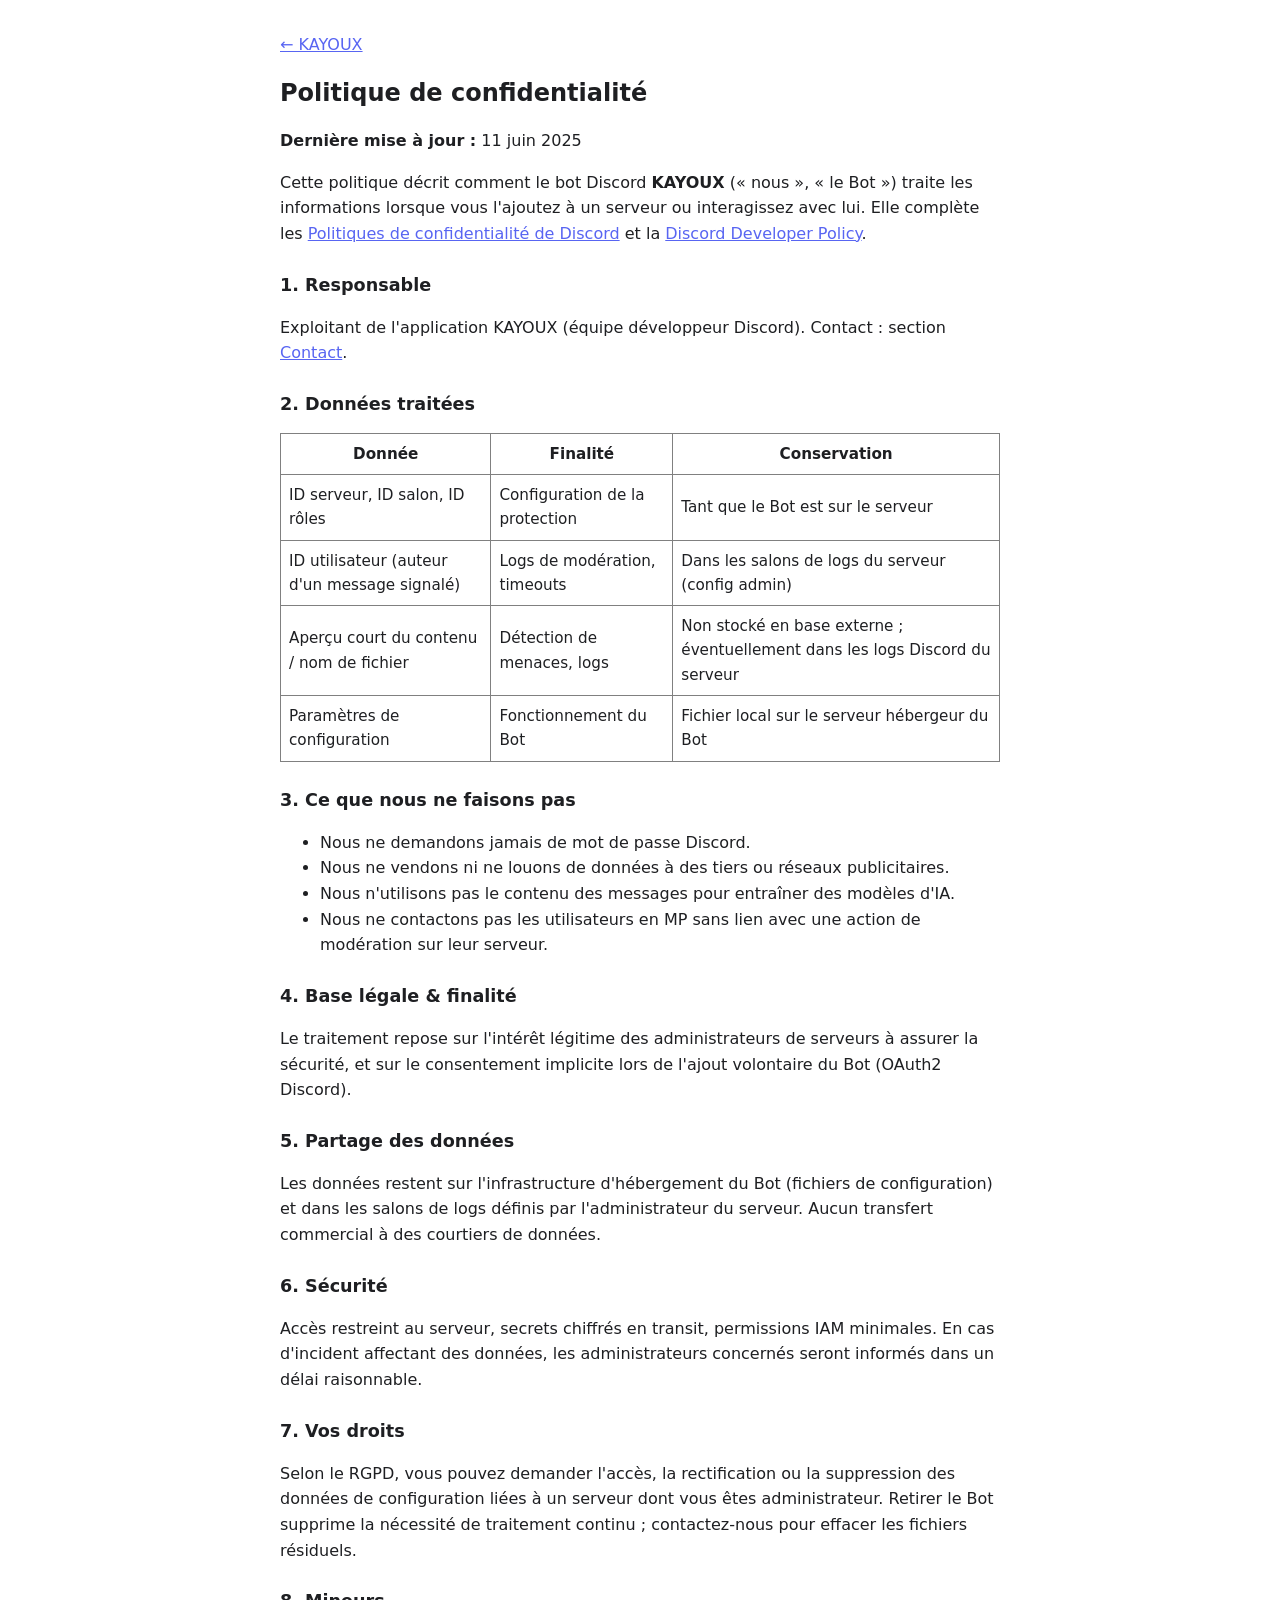
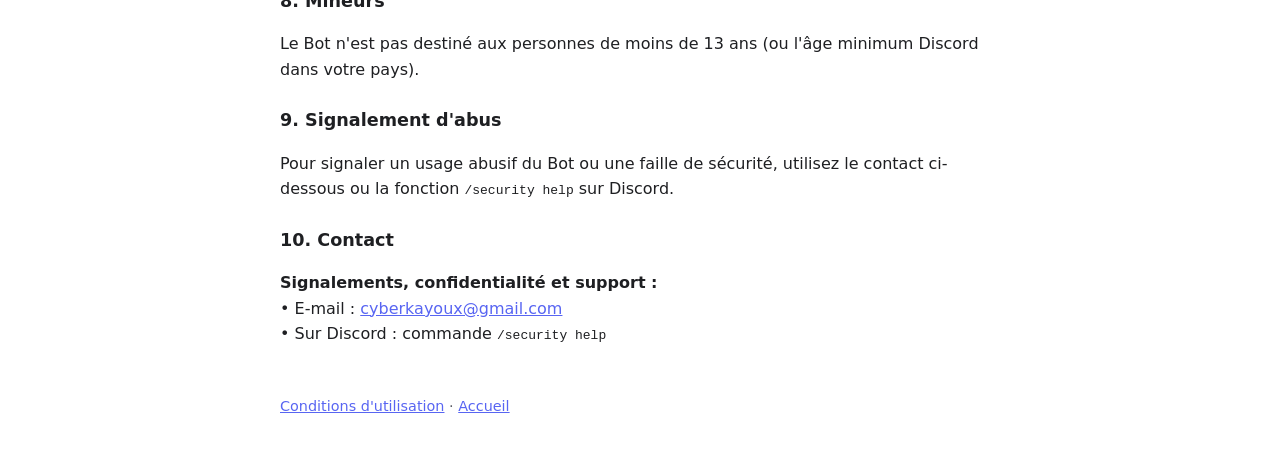
==== privacy.html @ e249575a "Pages legales KAYOUX (CGU + confidentialite)" ====
<!DOCTYPE html>
<html lang="fr">
<head>
  <meta charset="utf-8">
  <meta name="viewport" content="width=device-width, initial-scale=1">
  <title>Politique de confidentialité — KAYOUX</title>
  <style>
    body { font-family: system-ui, sans-serif; max-width: 720px; margin: 2rem auto; padding: 0 1rem; line-height: 1.6; color: #1e1f22; }
    a { color: #5865f2; }
    h1 { font-size: 1.5rem; }
    h2 { font-size: 1.1rem; margin-top: 1.5rem; }
    footer { margin-top: 3rem; font-size: 0.9rem; color: #5c5e66; }
  </style>
</head>
<body>
  <p><a href="index.html">← KAYOUX</a></p>
  <h1>Politique de confidentialité</h1>
  <p><strong>Dernière mise à jour :</strong> 11 juin 2025</p>

  <p>Cette politique décrit comment le bot Discord <strong>KAYOUX</strong> (« nous », « le Bot ») traite les informations lorsque vous l'ajoutez à un serveur ou interagissez avec lui. Elle complète les <a href="https://discord.com/privacy" target="_blank" rel="noopener">Politiques de confidentialité de Discord</a> et la <a href="https://support-dev.discord.com/hc/articles/8563934450327" target="_blank" rel="noopener">Discord Developer Policy</a>.</p>

  <h2>1. Responsable</h2>
  <p>Exploitant de l'application KAYOUX (équipe développeur Discord). Contact : section <a href="#contact">Contact</a>.</p>

  <h2>2. Données traitées</h2>
  <table border="1" cellpadding="8" cellspacing="0" style="border-collapse:collapse;width:100%;font-size:0.95rem;">
    <tr><th>Donnée</th><th>Finalité</th><th>Conservation</th></tr>
    <tr><td>ID serveur, ID salon, ID rôles</td><td>Configuration de la protection</td><td>Tant que le Bot est sur le serveur</td></tr>
    <tr><td>ID utilisateur (auteur d'un message signalé)</td><td>Logs de modération, timeouts</td><td>Dans les salons de logs du serveur (config admin)</td></tr>
    <tr><td>Aperçu court du contenu / nom de fichier</td><td>Détection de menaces, logs</td><td>Non stocké en base externe ; éventuellement dans les logs Discord du serveur</td></tr>
    <tr><td>Paramètres de configuration</td><td>Fonctionnement du Bot</td><td>Fichier local sur le serveur hébergeur du Bot</td></tr>
  </table>

  <h2>3. Ce que nous ne faisons pas</h2>
  <ul>
    <li>Nous ne demandons jamais de mot de passe Discord.</li>
    <li>Nous ne vendons ni ne louons de données à des tiers ou réseaux publicitaires.</li>
    <li>Nous n'utilisons pas le contenu des messages pour entraîner des modèles d'IA.</li>
    <li>Nous ne contactons pas les utilisateurs en MP sans lien avec une action de modération sur leur serveur.</li>
  </ul>

  <h2>4. Base légale & finalité</h2>
  <p>Le traitement repose sur l'intérêt légitime des administrateurs de serveurs à assurer la sécurité, et sur le consentement implicite lors de l'ajout volontaire du Bot (OAuth2 Discord).</p>

  <h2>5. Partage des données</h2>
  <p>Les données restent sur l'infrastructure d'hébergement du Bot (fichiers de configuration) et dans les salons de logs définis par l'administrateur du serveur. Aucun transfert commercial à des courtiers de données.</p>

  <h2>6. Sécurité</h2>
  <p>Accès restreint au serveur, secrets chiffrés en transit, permissions IAM minimales. En cas d'incident affectant des données, les administrateurs concernés seront informés dans un délai raisonnable.</p>

  <h2>7. Vos droits</h2>
  <p>Selon le RGPD, vous pouvez demander l'accès, la rectification ou la suppression des données de configuration liées à un serveur dont vous êtes administrateur. Retirer le Bot supprime la nécessité de traitement continu ; contactez-nous pour effacer les fichiers résiduels.</p>

  <h2>8. Mineurs</h2>
  <p>Le Bot n'est pas destiné aux personnes de moins de 13 ans (ou l'âge minimum Discord dans votre pays).</p>

  <h2>9. Signalement d'abus</h2>
  <p>Pour signaler un usage abusif du Bot ou une faille de sécurité, utilisez le contact ci-dessous ou la fonction <code>/security help</code> sur Discord.</p>

  <h2 id="contact">10. Contact</h2>
  <p>
    <strong>Signalements, confidentialité et support :</strong><br>
    • E-mail : <a href="mailto:cyberkayoux@gmail.com">cyberkayoux@gmail.com</a><br>
    • Sur Discord : commande <code>/security help</code>
  </p>

  <footer>
    <p><a href="terms.html">Conditions d'utilisation</a> · <a href="index.html">Accueil</a></p>
  </footer>
</body>
</html>
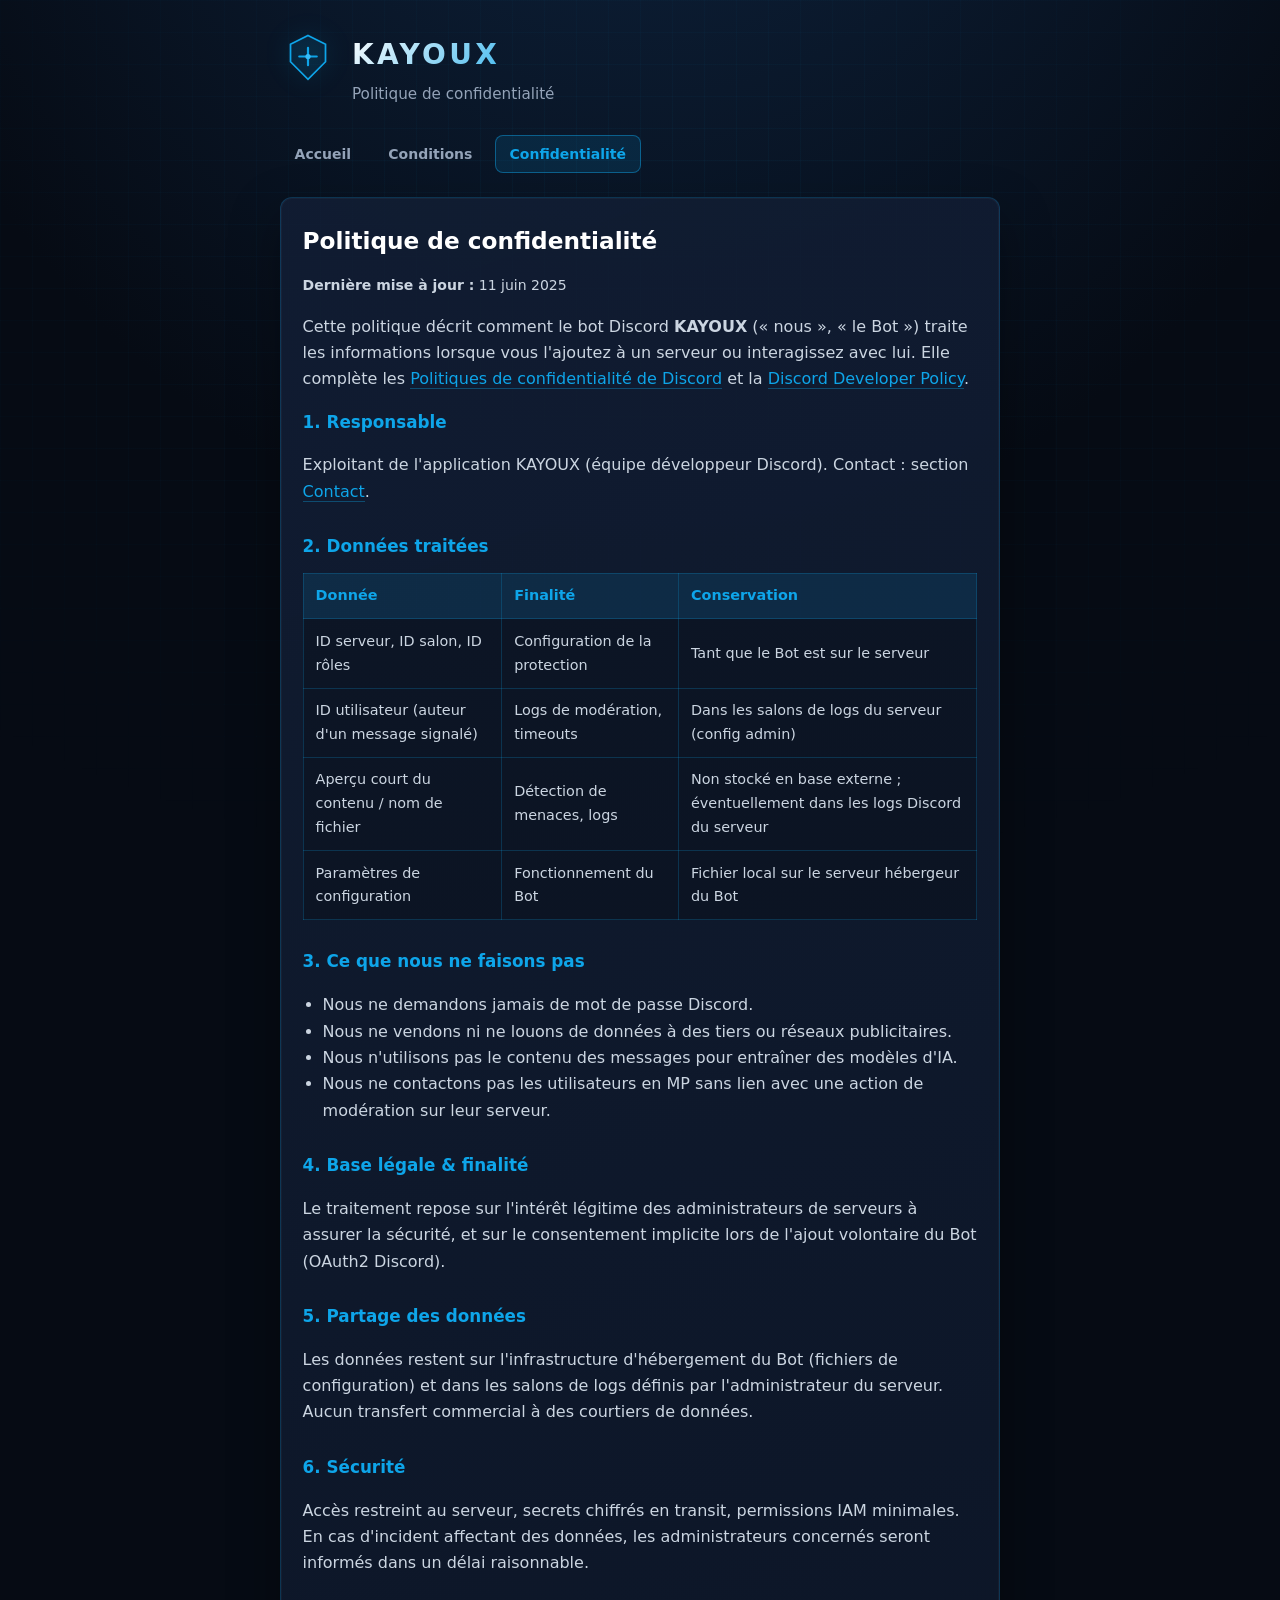
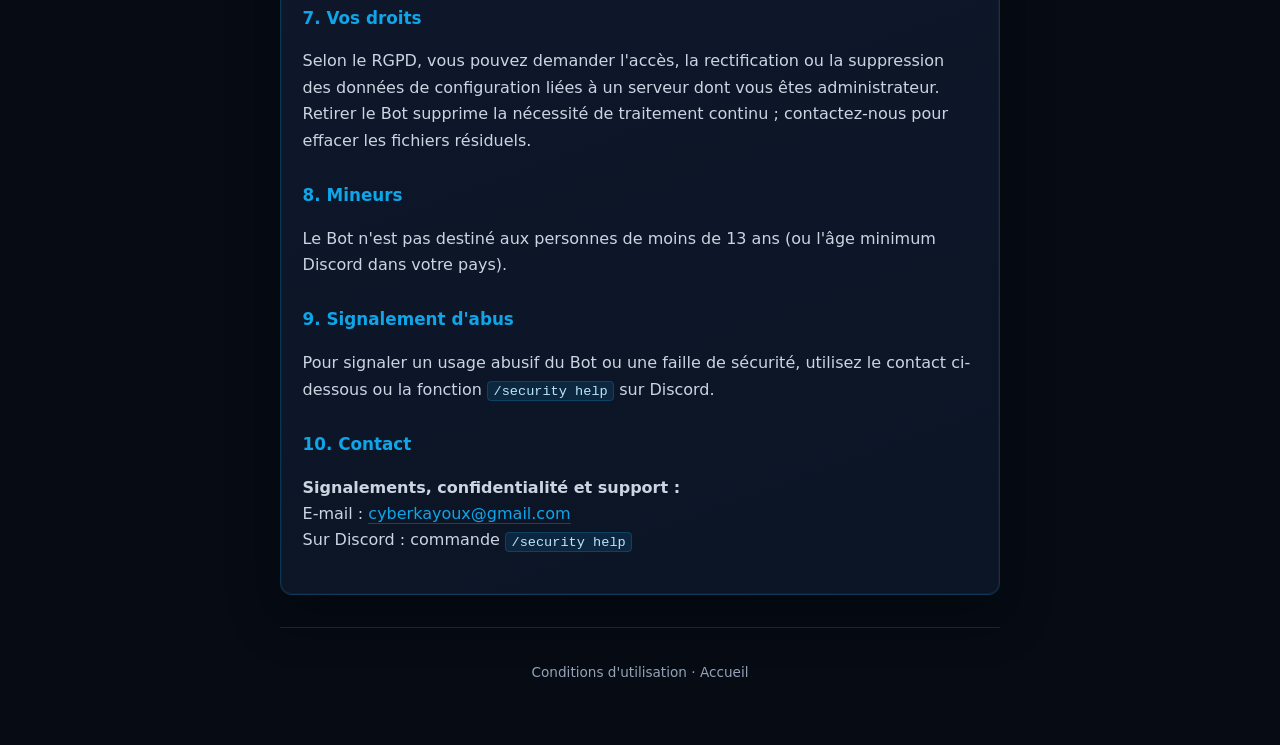
==== commit db1cb37f: "Update from https://github.com/dkSlipnoK/KAYOUX/commit/553b8bf3b2a9f0dd93f277961a57858d2ed88a15" ====
--- a/privacy.html
+++ b/privacy.html
@@ -3,69 +3,90 @@
 <head>
   <meta charset="utf-8">
   <meta name="viewport" content="width=device-width, initial-scale=1">
+  <meta name="theme-color" content="#060b14">
   <title>Politique de confidentialité — KAYOUX</title>
-  <style>
-    body { font-family: system-ui, sans-serif; max-width: 720px; margin: 2rem auto; padding: 0 1rem; line-height: 1.6; color: #1e1f22; }
-    a { color: #5865f2; }
-    h1 { font-size: 1.5rem; }
-    h2 { font-size: 1.1rem; margin-top: 1.5rem; }
-    footer { margin-top: 3rem; font-size: 0.9rem; color: #5c5e66; }
-  </style>
+  <link rel="stylesheet" href="styles.css">
 </head>
 <body>
-  <p><a href="index.html">← KAYOUX</a></p>
-  <h1>Politique de confidentialité</h1>
-  <p><strong>Dernière mise à jour :</strong> 11 juin 2025</p>
+  <div class="bg-grid" aria-hidden="true"></div>
+  <div class="page">
+    <header class="site-header">
+      <svg class="logo-mark" viewBox="0 0 64 64" fill="none" xmlns="http://www.w3.org/2000/svg" aria-hidden="true">
+        <path d="M32 4L52 14v20L32 54 12 34V14L32 4z" stroke="#0ea5e9" stroke-width="2" fill="rgba(14,165,233,0.08)"/>
+        <path d="M32 18v20M22 28h20" stroke="#0ea5e9" stroke-width="2.5" stroke-linecap="round"/>
+        <circle cx="32" cy="28" r="3" fill="#38bdf8"/>
+      </svg>
+      <div>
+        <h1 class="brand-title">KAYOUX</h1>
+        <p class="brand-tagline">Politique de confidentialité</p>
+      </div>
+    </header>
 
-  <p>Cette politique décrit comment le bot Discord <strong>KAYOUX</strong> (« nous », « le Bot ») traite les informations lorsque vous l'ajoutez à un serveur ou interagissez avec lui. Elle complète les <a href="https://discord.com/privacy" target="_blank" rel="noopener">Politiques de confidentialité de Discord</a> et la <a href="https://support-dev.discord.com/hc/articles/8563934450327" target="_blank" rel="noopener">Discord Developer Policy</a>.</p>
+    <nav class="site-nav" aria-label="Navigation">
+      <a href="index.html">Accueil</a>
+      <a href="terms.html">Conditions</a>
+      <a href="privacy.html" class="active">Confidentialité</a>
+    </nav>
 
-  <h2>1. Responsable</h2>
-  <p>Exploitant de l'application KAYOUX (équipe développeur Discord). Contact : section <a href="#contact">Contact</a>.</p>
+    <main class="panel">
+      <h1>Politique de confidentialité</h1>
+      <p class="meta"><strong>Dernière mise à jour :</strong> 11 juin 2025</p>
 
-  <h2>2. Données traitées</h2>
-  <table border="1" cellpadding="8" cellspacing="0" style="border-collapse:collapse;width:100%;font-size:0.95rem;">
-    <tr><th>Donnée</th><th>Finalité</th><th>Conservation</th></tr>
-    <tr><td>ID serveur, ID salon, ID rôles</td><td>Configuration de la protection</td><td>Tant que le Bot est sur le serveur</td></tr>
-    <tr><td>ID utilisateur (auteur d'un message signalé)</td><td>Logs de modération, timeouts</td><td>Dans les salons de logs du serveur (config admin)</td></tr>
-    <tr><td>Aperçu court du contenu / nom de fichier</td><td>Détection de menaces, logs</td><td>Non stocké en base externe ; éventuellement dans les logs Discord du serveur</td></tr>
-    <tr><td>Paramètres de configuration</td><td>Fonctionnement du Bot</td><td>Fichier local sur le serveur hébergeur du Bot</td></tr>
-  </table>
+      <p>Cette politique décrit comment le bot Discord <strong>KAYOUX</strong> (« nous », « le Bot ») traite les informations lorsque vous l'ajoutez à un serveur ou interagissez avec lui. Elle complète les <a href="https://discord.com/privacy" target="_blank" rel="noopener">Politiques de confidentialité de Discord</a> et la <a href="https://support-dev.discord.com/hc/articles/8563934450327" target="_blank" rel="noopener">Discord Developer Policy</a>.</p>
 
-  <h2>3. Ce que nous ne faisons pas</h2>
-  <ul>
-    <li>Nous ne demandons jamais de mot de passe Discord.</li>
-    <li>Nous ne vendons ni ne louons de données à des tiers ou réseaux publicitaires.</li>
-    <li>Nous n'utilisons pas le contenu des messages pour entraîner des modèles d'IA.</li>
-    <li>Nous ne contactons pas les utilisateurs en MP sans lien avec une action de modération sur leur serveur.</li>
-  </ul>
+      <h2>1. Responsable</h2>
+      <p>Exploitant de l'application KAYOUX (équipe développeur Discord). Contact : section <a href="#contact">Contact</a>.</p>
 
-  <h2>4. Base légale & finalité</h2>
-  <p>Le traitement repose sur l'intérêt légitime des administrateurs de serveurs à assurer la sécurité, et sur le consentement implicite lors de l'ajout volontaire du Bot (OAuth2 Discord).</p>
+      <h2>2. Données traitées</h2>
+      <table class="data-table">
+        <thead>
+          <tr><th>Donnée</th><th>Finalité</th><th>Conservation</th></tr>
+        </thead>
+        <tbody>
+          <tr><td>ID serveur, ID salon, ID rôles</td><td>Configuration de la protection</td><td>Tant que le Bot est sur le serveur</td></tr>
+          <tr><td>ID utilisateur (auteur d'un message signalé)</td><td>Logs de modération, timeouts</td><td>Dans les salons de logs du serveur (config admin)</td></tr>
+          <tr><td>Aperçu court du contenu / nom de fichier</td><td>Détection de menaces, logs</td><td>Non stocké en base externe ; éventuellement dans les logs Discord du serveur</td></tr>
+          <tr><td>Paramètres de configuration</td><td>Fonctionnement du Bot</td><td>Fichier local sur le serveur hébergeur du Bot</td></tr>
+        </tbody>
+      </table>
 
-  <h2>5. Partage des données</h2>
-  <p>Les données restent sur l'infrastructure d'hébergement du Bot (fichiers de configuration) et dans les salons de logs définis par l'administrateur du serveur. Aucun transfert commercial à des courtiers de données.</p>
+      <h2>3. Ce que nous ne faisons pas</h2>
+      <ul>
+        <li>Nous ne demandons jamais de mot de passe Discord.</li>
+        <li>Nous ne vendons ni ne louons de données à des tiers ou réseaux publicitaires.</li>
+        <li>Nous n'utilisons pas le contenu des messages pour entraîner des modèles d'IA.</li>
+        <li>Nous ne contactons pas les utilisateurs en MP sans lien avec une action de modération sur leur serveur.</li>
+      </ul>
 
-  <h2>6. Sécurité</h2>
-  <p>Accès restreint au serveur, secrets chiffrés en transit, permissions IAM minimales. En cas d'incident affectant des données, les administrateurs concernés seront informés dans un délai raisonnable.</p>
+      <h2>4. Base légale & finalité</h2>
+      <p>Le traitement repose sur l'intérêt légitime des administrateurs de serveurs à assurer la sécurité, et sur le consentement implicite lors de l'ajout volontaire du Bot (OAuth2 Discord).</p>
 
-  <h2>7. Vos droits</h2>
-  <p>Selon le RGPD, vous pouvez demander l'accès, la rectification ou la suppression des données de configuration liées à un serveur dont vous êtes administrateur. Retirer le Bot supprime la nécessité de traitement continu ; contactez-nous pour effacer les fichiers résiduels.</p>
+      <h2>5. Partage des données</h2>
+      <p>Les données restent sur l'infrastructure d'hébergement du Bot (fichiers de configuration) et dans les salons de logs définis par l'administrateur du serveur. Aucun transfert commercial à des courtiers de données.</p>
 
-  <h2>8. Mineurs</h2>
-  <p>Le Bot n'est pas destiné aux personnes de moins de 13 ans (ou l'âge minimum Discord dans votre pays).</p>
+      <h2>6. Sécurité</h2>
+      <p>Accès restreint au serveur, secrets chiffrés en transit, permissions IAM minimales. En cas d'incident affectant des données, les administrateurs concernés seront informés dans un délai raisonnable.</p>
 
-  <h2>9. Signalement d'abus</h2>
-  <p>Pour signaler un usage abusif du Bot ou une faille de sécurité, utilisez le contact ci-dessous ou la fonction <code>/security help</code> sur Discord.</p>
+      <h2>7. Vos droits</h2>
+      <p>Selon le RGPD, vous pouvez demander l'accès, la rectification ou la suppression des données de configuration liées à un serveur dont vous êtes administrateur. Retirer le Bot supprime la nécessité de traitement continu ; contactez-nous pour effacer les fichiers résiduels.</p>
 
-  <h2 id="contact">10. Contact</h2>
-  <p>
-    <strong>Signalements, confidentialité et support :</strong><br>
-    • E-mail : <a href="mailto:cyberkayoux@gmail.com">cyberkayoux@gmail.com</a><br>
-    • Sur Discord : commande <code>/security help</code>
-  </p>
+      <h2>8. Mineurs</h2>
+      <p>Le Bot n'est pas destiné aux personnes de moins de 13 ans (ou l'âge minimum Discord dans votre pays).</p>
 
-  <footer>
-    <p><a href="terms.html">Conditions d'utilisation</a> · <a href="index.html">Accueil</a></p>
-  </footer>
+      <h2>9. Signalement d'abus</h2>
+      <p>Pour signaler un usage abusif du Bot ou une faille de sécurité, utilisez le contact ci-dessous ou la fonction <code>/security help</code> sur Discord.</p>
+
+      <h2 id="contact">10. Contact</h2>
+      <p>
+        <strong>Signalements, confidentialité et support :</strong><br>
+        E-mail : <a href="mailto:cyberkayoux@gmail.com">cyberkayoux@gmail.com</a><br>
+        Sur Discord : commande <code>/security help</code>
+      </p>
+    </main>
+
+    <footer class="site-footer">
+      <p><a href="terms.html">Conditions d'utilisation</a> · <a href="index.html">Accueil</a></p>
+    </footer>
+  </div>
 </body>
 </html>
--- a/styles.css
+++ b/styles.css
@@ -0,0 +1,372 @@
+/* KAYOUX — thème cyber-sécurité (aligné sur src/ui/theme.js) */
+:root {
+  --bg-deep: #060b14;
+  --bg-panel: #0c1526;
+  --bg-card: #111d33;
+  --border: rgba(14, 165, 233, 0.22);
+  --border-strong: rgba(14, 165, 233, 0.45);
+  --text: #e8edf5;
+  --text-muted: #94a3b8;
+  --primary: #0ea5e9;
+  --primary-glow: rgba(14, 165, 233, 0.35);
+  --success: #10b981;
+  --indigo: #6366f1;
+  --discord: #5865f2;
+  --radius: 12px;
+  --font: "Segoe UI", system-ui, -apple-system, sans-serif;
+  --mono: ui-monospace, "Cascadia Code", "Consolas", monospace;
+  --max: 760px;
+}
+
+*,
+*::before,
+*::after {
+  box-sizing: border-box;
+}
+
+html {
+  scroll-behavior: smooth;
+}
+
+body {
+  margin: 0;
+  min-height: 100vh;
+  font-family: var(--font);
+  font-size: 1rem;
+  line-height: 1.65;
+  color: var(--text);
+  background: radial-gradient(ellipse 120% 80% at 50% -20%, #0f2847 0%, var(--bg-deep) 55%);
+}
+
+.bg-grid {
+  position: fixed;
+  inset: 0;
+  pointer-events: none;
+  background-image:
+    linear-gradient(rgba(14, 165, 233, 0.04) 1px, transparent 1px),
+    linear-gradient(90deg, rgba(14, 165, 233, 0.04) 1px, transparent 1px);
+  background-size: 32px 32px;
+  mask-image: radial-gradient(ellipse 80% 70% at 50% 30%, black 20%, transparent 100%);
+}
+
+.page {
+  position: relative;
+  max-width: var(--max);
+  margin: 0 auto;
+  padding: 2rem 1.25rem 3rem;
+}
+
+/* ── Header ── */
+.site-header {
+  display: flex;
+  align-items: flex-start;
+  gap: 1rem;
+  margin-bottom: 1.75rem;
+}
+
+.logo-mark {
+  flex-shrink: 0;
+  width: 56px;
+  height: 56px;
+  filter: drop-shadow(0 0 12px var(--primary-glow));
+}
+
+.brand-title {
+  margin: 0;
+  font-size: 1.75rem;
+  font-weight: 800;
+  letter-spacing: 0.12em;
+  background: linear-gradient(135deg, #fff 0%, var(--primary) 100%);
+  -webkit-background-clip: text;
+  background-clip: text;
+  color: transparent;
+}
+
+.brand-tagline {
+  margin: 0.25rem 0 0;
+  color: var(--text-muted);
+  font-size: 0.95rem;
+}
+
+.status-pill {
+  display: inline-flex;
+  align-items: center;
+  gap: 0.4rem;
+  margin-top: 0.65rem;
+  padding: 0.25rem 0.65rem;
+  font-size: 0.72rem;
+  font-weight: 700;
+  letter-spacing: 0.06em;
+  text-transform: uppercase;
+  color: var(--success);
+  background: rgba(16, 185, 129, 0.12);
+  border: 1px solid rgba(16, 185, 129, 0.35);
+  border-radius: 999px;
+}
+
+.status-pill::before {
+  content: "";
+  width: 7px;
+  height: 7px;
+  border-radius: 50%;
+  background: var(--success);
+  box-shadow: 0 0 8px var(--success);
+  animation: pulse 2s ease-in-out infinite;
+}
+
+@keyframes pulse {
+  0%, 100% { opacity: 1; }
+  50% { opacity: 0.45; }
+}
+
+/* ── Nav ── */
+.site-nav {
+  display: flex;
+  flex-wrap: wrap;
+  gap: 0.5rem;
+  margin-bottom: 1.5rem;
+}
+
+.site-nav a {
+  padding: 0.4rem 0.85rem;
+  font-size: 0.875rem;
+  font-weight: 600;
+  color: var(--text-muted);
+  text-decoration: none;
+  border: 1px solid transparent;
+  border-radius: 8px;
+  transition: color 0.15s, border-color 0.15s, background 0.15s;
+}
+
+.site-nav a:hover {
+  color: var(--text);
+  background: rgba(14, 165, 233, 0.08);
+  border-color: var(--border);
+}
+
+.site-nav a.active {
+  color: var(--primary);
+  background: rgba(14, 165, 233, 0.12);
+  border-color: var(--border-strong);
+}
+
+/* ── Panels ── */
+.panel {
+  background: linear-gradient(160deg, rgba(17, 29, 51, 0.95) 0%, rgba(12, 21, 38, 0.98) 100%);
+  border: 1px solid var(--border);
+  border-radius: var(--radius);
+  padding: 1.5rem 1.35rem;
+  box-shadow:
+    0 0 0 1px rgba(255, 255, 255, 0.03) inset,
+    0 20px 50px rgba(0, 0, 0, 0.35);
+}
+
+.panel + .panel {
+  margin-top: 1rem;
+}
+
+.panel h1 {
+  margin: 0 0 0.5rem;
+  font-size: 1.45rem;
+  font-weight: 700;
+  color: #fff;
+}
+
+.panel h2 {
+  margin: 1.75rem 0 0.6rem;
+  font-size: 1.05rem;
+  font-weight: 700;
+  color: var(--primary);
+}
+
+.panel h2:first-of-type {
+  margin-top: 0.5rem;
+}
+
+.panel p,
+.panel li {
+  color: #cbd5e1;
+}
+
+.panel ul {
+  padding-left: 1.25rem;
+}
+
+.panel a {
+  color: var(--primary);
+  text-decoration: none;
+  border-bottom: 1px solid rgba(14, 165, 233, 0.35);
+  transition: color 0.15s, border-color 0.15s;
+}
+
+.panel a:hover {
+  color: #7dd3fc;
+  border-bottom-color: #7dd3fc;
+}
+
+.meta {
+  font-size: 0.875rem;
+  color: var(--text-muted);
+  margin-bottom: 1rem;
+}
+
+code {
+  font-family: var(--mono);
+  font-size: 0.85em;
+  padding: 0.12em 0.4em;
+  background: rgba(14, 165, 233, 0.12);
+  border: 1px solid var(--border);
+  border-radius: 4px;
+  color: #bae6fd;
+}
+
+/* ── Cards (accueil) ── */
+.hero-text {
+  margin: 0 0 1.25rem;
+  color: #cbd5e1;
+  font-size: 1.02rem;
+}
+
+.feature-grid {
+  display: grid;
+  grid-template-columns: repeat(auto-fit, minmax(200px, 1fr));
+  gap: 0.75rem;
+  margin: 1.25rem 0;
+}
+
+.feature {
+  padding: 0.85rem 1rem;
+  background: rgba(0, 0, 0, 0.25);
+  border: 1px solid var(--border);
+  border-radius: 10px;
+}
+
+.feature strong {
+  display: block;
+  font-size: 0.8rem;
+  letter-spacing: 0.04em;
+  text-transform: uppercase;
+  color: var(--primary);
+  margin-bottom: 0.25rem;
+}
+
+.feature span {
+  font-size: 0.88rem;
+  color: var(--text-muted);
+}
+
+.card-title {
+  margin: 0 0 0.75rem;
+  font-size: 1.1rem;
+  font-weight: 700;
+  color: #fff;
+}
+
+.btn {
+  display: inline-flex;
+  align-items: center;
+  gap: 0.5rem;
+  margin-top: 0.5rem;
+  padding: 0.7rem 1.25rem;
+  font-size: 0.95rem;
+  font-weight: 700;
+  color: #fff !important;
+  text-decoration: none !important;
+  border: none;
+  border-radius: 8px;
+  background: linear-gradient(135deg, var(--discord) 0%, var(--indigo) 100%);
+  box-shadow: 0 4px 20px rgba(88, 101, 242, 0.35);
+  transition: transform 0.15s, box-shadow 0.15s;
+}
+
+.btn:hover {
+  transform: translateY(-1px);
+  box-shadow: 0 6px 28px rgba(88, 101, 242, 0.5);
+}
+
+.legal-links {
+  list-style: none;
+  padding: 0;
+  margin: 0.75rem 0 0;
+  display: flex;
+  flex-wrap: wrap;
+  gap: 0.75rem;
+}
+
+.legal-links a {
+  display: inline-flex;
+  align-items: center;
+  gap: 0.35rem;
+  padding: 0.55rem 1rem;
+  font-weight: 600;
+  color: var(--text) !important;
+  text-decoration: none !important;
+  background: rgba(14, 165, 233, 0.1);
+  border: 1px solid var(--border);
+  border-radius: 8px;
+  border-bottom: 1px solid var(--border) !important;
+  transition: background 0.15s, border-color 0.15s;
+}
+
+.legal-links a:hover {
+  background: rgba(14, 165, 233, 0.18);
+  border-color: var(--border-strong);
+  color: #fff !important;
+}
+
+/* ── Table ── */
+.data-table {
+  width: 100%;
+  border-collapse: collapse;
+  font-size: 0.9rem;
+  margin: 0.75rem 0;
+}
+
+.data-table th,
+.data-table td {
+  padding: 0.65rem 0.75rem;
+  text-align: left;
+  border: 1px solid var(--border);
+}
+
+.data-table th {
+  background: rgba(14, 165, 233, 0.12);
+  color: var(--primary);
+  font-weight: 700;
+}
+
+.data-table td {
+  background: rgba(0, 0, 0, 0.2);
+  color: #cbd5e1;
+}
+
+/* ── Footer ── */
+.site-footer {
+  margin-top: 2rem;
+  padding-top: 1.25rem;
+  border-top: 1px solid var(--border);
+  font-size: 0.85rem;
+  color: var(--text-muted);
+  text-align: center;
+}
+
+.site-footer a {
+  color: var(--text-muted);
+  text-decoration: none;
+}
+
+.site-footer a:hover {
+  color: var(--primary);
+}
+
+@media (max-width: 520px) {
+  .site-header {
+    flex-direction: column;
+    align-items: center;
+    text-align: center;
+  }
+
+  .panel {
+    padding: 1.15rem 1rem;
+  }
+}
